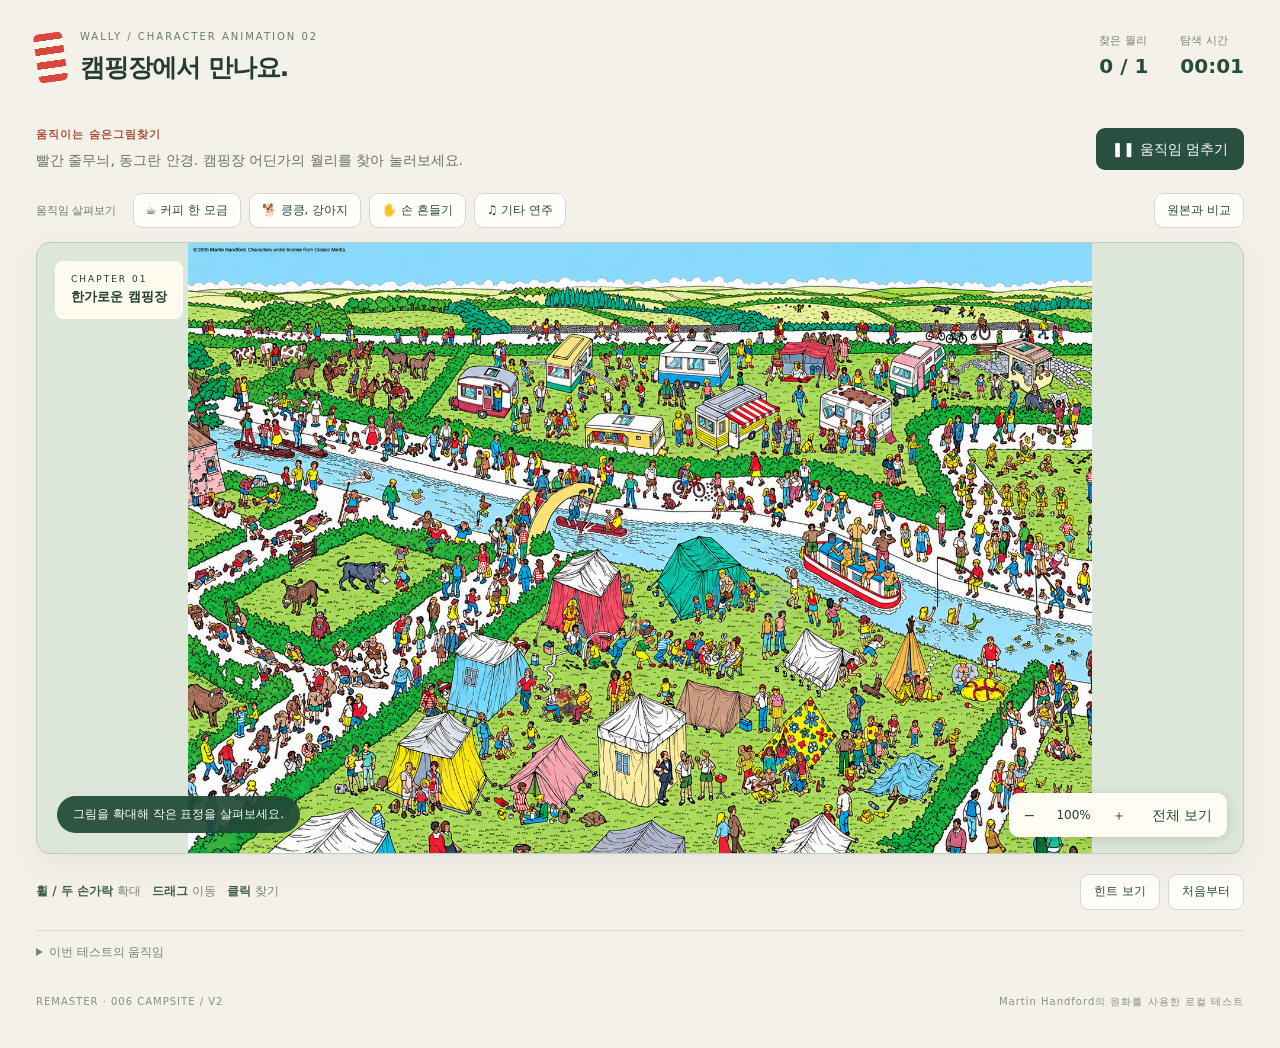
==== index.html @ 4564c5c4 "Add campsite hidden-object prototype with character animations" ====
<!doctype html><html lang="ko"><head><meta charset="utf-8"><meta name="viewport" content="width=device-width,initial-scale=1"><title>캠핑장에서 월리를 찾아라</title><link rel="stylesheet" href="style.css?v=2"></head><body>
<header><div class="brand"><span class="stripe"></span><div><small>WALLY / CHARACTER ANIMATION 02</small><h1>캠핑장에서 만나요.</h1></div></div><div class="stats"><span>찾은 월리 <b id="score">0 / 1</b></span><span>탐색 시간 <b id="time">00:00</b></span></div></header>
<main><section class="top"><div><span class="tag">움직이는 숨은그림찾기</span><p>빨간 줄무늬, 동그란 안경. 캠핑장 어딘가의 월리를 찾아 눌러보세요.</p></div><button id="motion" aria-pressed="true">❚❚ 움직임 멈추기</button></section>
<section class="actorbar"><span>움직임 살펴보기</span><button data-actor="coffee">☕ 커피 한 모금</button><button data-actor="dog">🐕 킁킁, 강아지</button><button data-actor="wave">✋ 손 흔들기</button><button data-actor="guitar">♫ 기타 연주</button><button id="compare">원본과 비교</button></section><div id="stage"><div id="loading">선명한 캠핑장을 불러오는 중…</div><canvas id="scene" tabindex="0" aria-label="캠핑장 그림. 드래그로 이동, 휠 또는 확대 버튼으로 확대합니다. 월리를 클릭하세요."></canvas><div class="corner">CHAPTER 01 <strong>한가로운 캠핑장</strong></div><div class="zoom"><button id="minus" aria-label="축소">−</button><span id="zoom">100%</span><button id="plus" aria-label="확대">＋</button><button id="fit">전체 보기</button></div><div id="message" role="status" aria-live="polite">그림을 확대해 작은 표정을 살펴보세요.</div><div id="win" hidden><small>잘 찾았어요!</small><h2>여기 있었네요, 월리.</h2><p id="result"></p><button id="again">다시 찾기 ↗</button><button id="continue">그림 더 둘러보기</button></div></div>
<section class="bottom"><p><b>휠 / 두 손가락</b> 확대 &nbsp; <b>드래그</b> 이동 &nbsp; <b>클릭</b> 찾기</p><div><button id="hint">힌트 보기</button><button id="reset">처음부터</button></div></section><details><summary>이번 테스트의 움직임</summary><p>배경의 울렁임을 없애고, 별도로 그린 6프레임 캐릭터 4종을 장면에 배치했습니다. 컵을 들어 마시기, 코를 땅에 대고 냄새 맡기, 팔 흔들기, 기타 줄 튕기기가 서로 다른 주기로 재생됩니다. 인물을 누르면 동작을 다시 시작합니다. 배경은 AI로 선과 색을 다시 그린 1,526 × 1,030 리마스터이며, 4K 원본 복원은 아닙니다. 원화의 작은 인물·세부 표현은 달라졌습니다. 상단 버튼으로 동작을 확대해 보세요.</p><a href="https://forocoches.com/foro/showthread.php?t=3846533" target="_blank" rel="noopener">원화 수집 출처 ↗</a></details></main><footer>REMASTER · 006 CAMPSITE / V2 <span>Martin Handford의 원화를 사용한 로컬 테스트</span></footer><script src="app.js?v=2"></script></body></html>
---- style.css ----
*{box-sizing:border-box}body{margin:0;background:#f4f1e9;color:#243c35;font:14px/1.6 system-ui,'Malgun Gothic',sans-serif}button{font:inherit;cursor:pointer;border:1px solid #d4d9d0;background:#fffefa;color:#24483b;padding:10px 16px;border-radius:9px}button:hover{background:#e7ede3}button:focus-visible,canvas:focus-visible{outline:3px solid #e08056;outline-offset:2px}header{max-width:1640px;padding:24px 36px;margin:auto;display:flex;justify-content:space-between;align-items:center}.brand{display:flex;align-items:center;gap:15px}.stripe{width:29px;height:49px;background:repeating-linear-gradient(0deg,#d8483e 0 7px,#fff8ed 7px 14px);transform:rotate(-8deg);border-radius:5px}small{font-size:10px;letter-spacing:2px;color:#6a796f}h1{font-size:25px;letter-spacing:-1px;margin:2px 0}.stats{display:flex;gap:32px;font-size:11px;color:#7a8276}.stats b{display:block;font-size:20px;color:#284c3c;font-variant-numeric:tabular-nums}main{max-width:1640px;margin:auto;padding:0 36px}.top,.bottom{display:flex;justify-content:space-between;align-items:center;gap:16px}.top{padding:8px 0 18px}.tag{color:#ad4c37;font-size:11px;font-weight:700;letter-spacing:1px}.top p{margin:4px 0;color:#667569}.top button{background:#294f40;color:#fff;border:0;white-space:nowrap}#stage{height:min(72vh,950px);min-height:350px;position:relative;border-radius:14px;overflow:hidden;background:#dce6d9;box-shadow:0 10px 35px #243c3512;border:1px solid #bccbbb}canvas{display:block;width:100%;height:100%;touch-action:none;cursor:grab}canvas:active{cursor:grabbing}.corner{position:absolute;top:18px;left:18px;padding:10px 15px;background:#fffdf0e8;border:1px solid #fffff7;border-radius:8px;font-size:9px;letter-spacing:2px;pointer-events:none}.corner strong{display:block;font-size:13px;letter-spacing:0}.zoom{display:flex;align-items:center;gap:2px;position:absolute;right:16px;bottom:16px;background:#fffdf3;border-radius:10px;padding:3px;box-shadow:0 2px 12px #0002}.zoom button{border:0;background:transparent;padding:8px 12px}.zoom span{min-width:48px;text-align:center;font-size:12px}#message{position:absolute;bottom:20px;left:20px;background:#214937ec;color:white;padding:9px 16px;border-radius:30px;font-size:12px;pointer-events:none;max-width:60%}.bottom{padding:16px 0;color:#788379;font-size:12px}.bottom b{color:#425d4b}.bottom button{font-size:12px;padding:7px 13px}.bottom div{display:flex;gap:8px}details{padding:12px 0;border-top:1px solid #d7ddcf;color:#788379;font-size:12px}details p{max-width:900px}a{color:#456a54}footer{max-width:1640px;margin:20px auto;padding:0 36px 18px;font-size:10px;letter-spacing:1px;color:#859080;display:flex;justify-content:space-between}#win{position:absolute;top:50%;left:50%;transform:translate(-50%,-50%);width:min(390px,90%);padding:32px;background:#fffdf4f7;border:1px solid white;box-shadow:0 20px 70px #152b3544;border-radius:18px;text-align:center}#win h2{font-size:24px;margin:10px 0}#win button{margin:5px;font-size:12px}#again{background:#294f40;color:white}[hidden]{display:none!important}@media(max-width:700px){header{padding:18px}.brand{gap:10px}h1{font-size:19px}.stats{gap:14px}.stats b{font-size:16px}.stats span:first-child{display:none}main{padding:0 12px}.top p{font-size:11px;max-width:240px}.top button{font-size:11px;padding:9px}#stage{height:65vh}.corner{top:10px;left:10px}.bottom{align-items:flex-start}.bottom p{max-width:175px;margin:0}#message{bottom:70px;max-width:90%;left:10px;font-size:11px}.zoom{right:10px;bottom:10px}footer{padding:0 14px;gap:15px;font-size:8px}}

.actorbar{display:flex;gap:8px;align-items:center;flex-wrap:wrap;padding:0 0 14px}.actorbar span{font-size:11px;color:#697c69;margin-right:8px}.actorbar button{font-size:12px;padding:7px 12px}#compare{margin-left:auto}#loading{position:absolute;z-index:3;inset:0;display:grid;place-content:center;background:#e3eadd;color:#456149;font-size:16px}#stage{height:min(68vh,900px)}@media(max-width:700px){.actorbar{gap:5px}.actorbar span{width:100%}.actorbar button{font-size:10px;padding:6px 8px}#compare{margin-left:0}#stage{height:61vh}}
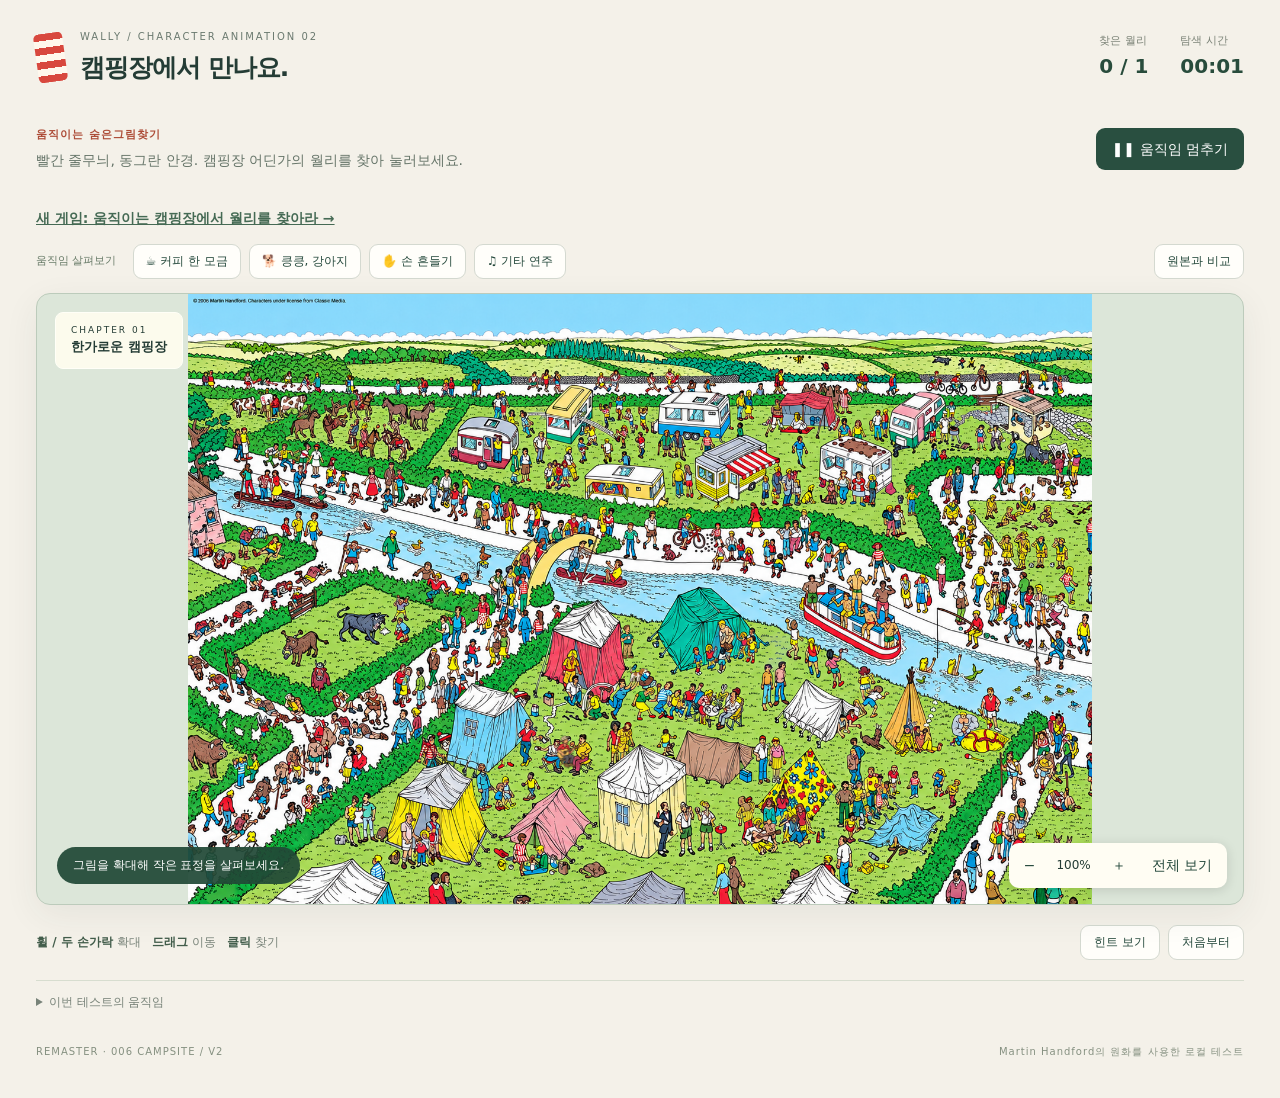
==== commit 380a87a2: "Build playable campsite with shared cast and motion tracks" ====
--- a/index.html
+++ b/index.html
@@ -1,5 +1,5 @@
 <!doctype html><html lang="ko"><head><meta charset="utf-8"><meta name="viewport" content="width=device-width,initial-scale=1"><title>캠핑장에서 월리를 찾아라</title><link rel="stylesheet" href="style.css?v=2"></head><body>
 <header><div class="brand"><span class="stripe"></span><div><small>WALLY / CHARACTER ANIMATION 02</small><h1>캠핑장에서 만나요.</h1></div></div><div class="stats"><span>찾은 월리 <b id="score">0 / 1</b></span><span>탐색 시간 <b id="time">00:00</b></span></div></header>
 <main><section class="top"><div><span class="tag">움직이는 숨은그림찾기</span><p>빨간 줄무늬, 동그란 안경. 캠핑장 어딘가의 월리를 찾아 눌러보세요.</p></div><button id="motion" aria-pressed="true">❚❚ 움직임 멈추기</button></section>
-<section class="actorbar"><span>움직임 살펴보기</span><button data-actor="coffee">☕ 커피 한 모금</button><button data-actor="dog">🐕 킁킁, 강아지</button><button data-actor="wave">✋ 손 흔들기</button><button data-actor="guitar">♫ 기타 연주</button><button id="compare">원본과 비교</button></section><div id="stage"><div id="loading">선명한 캠핑장을 불러오는 중…</div><canvas id="scene" tabindex="0" aria-label="캠핑장 그림. 드래그로 이동, 휠 또는 확대 버튼으로 확대합니다. 월리를 클릭하세요."></canvas><div class="corner">CHAPTER 01 <strong>한가로운 캠핑장</strong></div><div class="zoom"><button id="minus" aria-label="축소">−</button><span id="zoom">100%</span><button id="plus" aria-label="확대">＋</button><button id="fit">전체 보기</button></div><div id="message" role="status" aria-live="polite">그림을 확대해 작은 표정을 살펴보세요.</div><div id="win" hidden><small>잘 찾았어요!</small><h2>여기 있었네요, 월리.</h2><p id="result"></p><button id="again">다시 찾기 ↗</button><button id="continue">그림 더 둘러보기</button></div></div>
+<p><a href="./layered/"><strong>새 게임: 움직이는 캠핑장에서 월리를 찾아라 →</strong></a></p><section class="actorbar"><span>움직임 살펴보기</span><button data-actor="coffee">☕ 커피 한 모금</button><button data-actor="dog">🐕 킁킁, 강아지</button><button data-actor="wave">✋ 손 흔들기</button><button data-actor="guitar">♫ 기타 연주</button><button id="compare">원본과 비교</button></section><div id="stage"><div id="loading">선명한 캠핑장을 불러오는 중…</div><canvas id="scene" tabindex="0" aria-label="캠핑장 그림. 드래그로 이동, 휠 또는 확대 버튼으로 확대합니다. 월리를 클릭하세요."></canvas><div class="corner">CHAPTER 01 <strong>한가로운 캠핑장</strong></div><div class="zoom"><button id="minus" aria-label="축소">−</button><span id="zoom">100%</span><button id="plus" aria-label="확대">＋</button><button id="fit">전체 보기</button></div><div id="message" role="status" aria-live="polite">그림을 확대해 작은 표정을 살펴보세요.</div><div id="win" hidden><small>잘 찾았어요!</small><h2>여기 있었네요, 월리.</h2><p id="result"></p><button id="again">다시 찾기 ↗</button><button id="continue">그림 더 둘러보기</button></div></div>
 <section class="bottom"><p><b>휠 / 두 손가락</b> 확대 &nbsp; <b>드래그</b> 이동 &nbsp; <b>클릭</b> 찾기</p><div><button id="hint">힌트 보기</button><button id="reset">처음부터</button></div></section><details><summary>이번 테스트의 움직임</summary><p>배경의 울렁임을 없애고, 별도로 그린 6프레임 캐릭터 4종을 장면에 배치했습니다. 컵을 들어 마시기, 코를 땅에 대고 냄새 맡기, 팔 흔들기, 기타 줄 튕기기가 서로 다른 주기로 재생됩니다. 인물을 누르면 동작을 다시 시작합니다. 배경은 AI로 선과 색을 다시 그린 1,526 × 1,030 리마스터이며, 4K 원본 복원은 아닙니다. 원화의 작은 인물·세부 표현은 달라졌습니다. 상단 버튼으로 동작을 확대해 보세요.</p><a href="https://forocoches.com/foro/showthread.php?t=3846533" target="_blank" rel="noopener">원화 수집 출처 ↗</a></details></main><footer>REMASTER · 006 CAMPSITE / V2 <span>Martin Handford의 원화를 사용한 로컬 테스트</span></footer><script src="app.js?v=2"></script></body></html>
